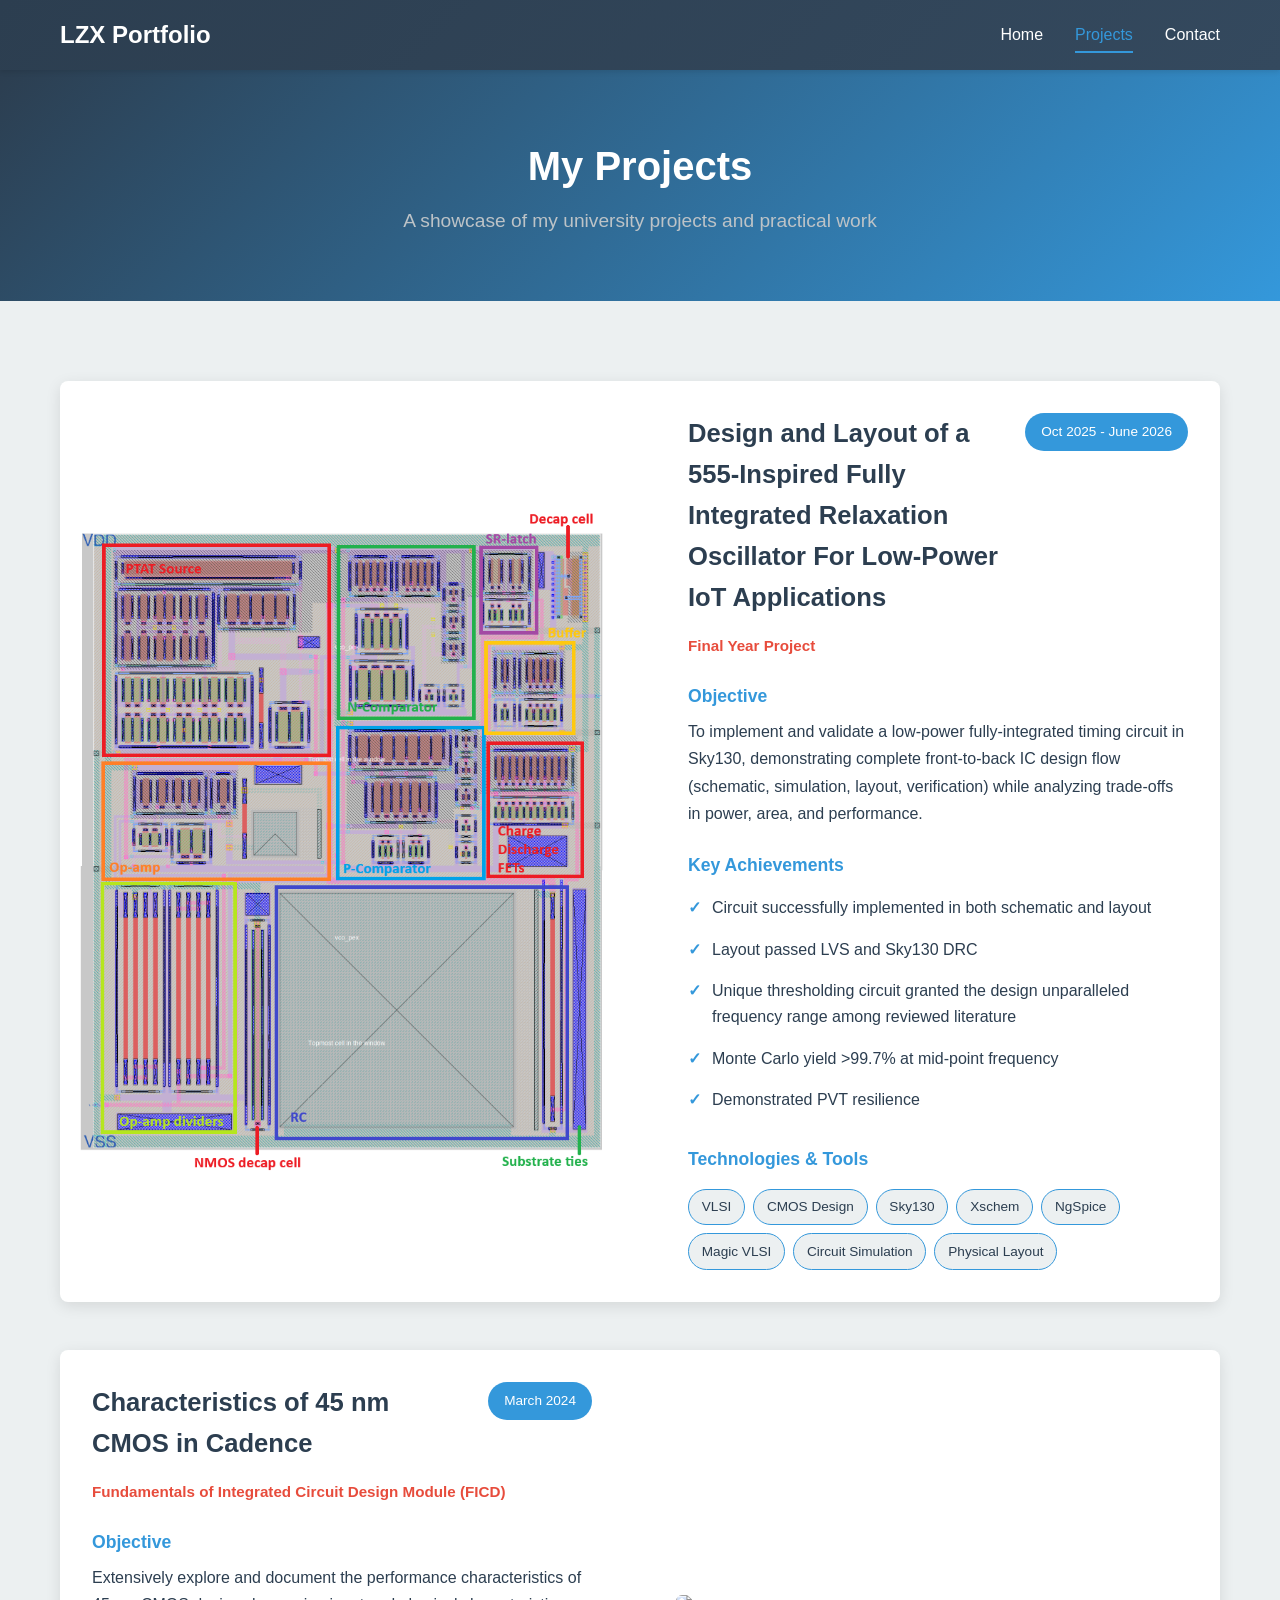
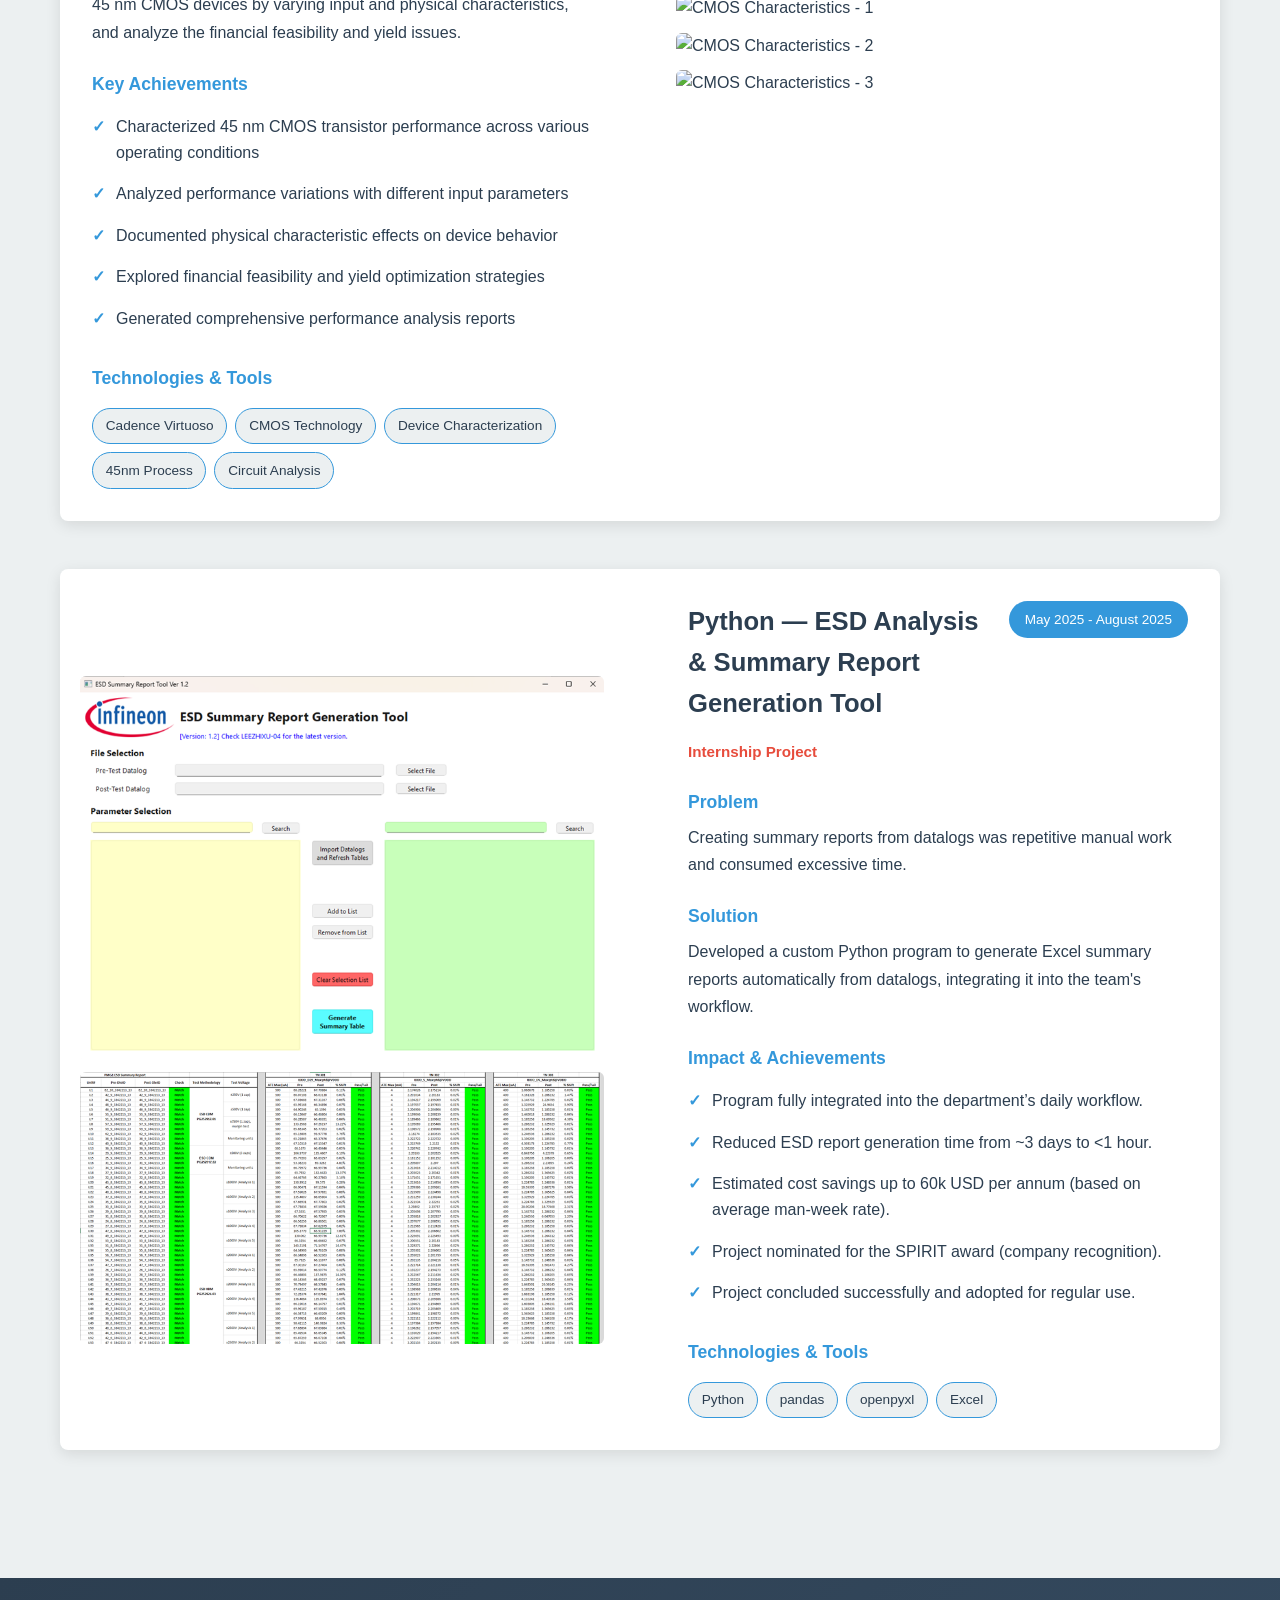
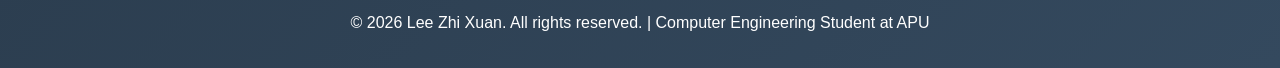
==== projects.html @ 865a2d7c "Add files via upload" ====
<!DOCTYPE html>
<html lang="en">
<head>
    <meta charset="UTF-8">
    <meta name="viewport" content="width=device-width, initial-scale=1.0">
    <title>Projects - Lee Zhi Xuan Portfolio</title>
    <link rel="stylesheet" href="css/style.css">
</head>
<body>
    <!-- Navigation -->
    <nav class="navbar">
        <div class="nav-container">
            <a href="index.html" class="nav-logo">LZX Portfolio</a>
            <ul class="nav-menu">
                <li class="nav-item">
                    <a href="index.html" class="nav-link">Home</a>
                </li>
                <li class="nav-item">
                    <a href="projects.html" class="nav-link active">Projects</a>
                </li>
                <li class="nav-item">
                    <a href="index.html#contact" class="nav-link">Contact</a>
                </li>
            </ul>
            <div class="hamburger">
                <span></span>
                <span></span>
                <span></span>
            </div>
        </div>
    </nav>

    <!-- Projects Hero -->
    <section class="page-hero">
        <div class="container">
            <h1>My Projects</h1>
            <p>A showcase of my university projects and practical work</p>
        </div>
    </section>

    <!-- Projects Grid -->
    <section class="projects">
        <div class="container">
            <!-- Project 1: VLSI Design -->
            <div class="project-card">
                <div class="project-image">
                    <img src="images/project-vlsi.png" alt="VLSI Design Project">
                </div>
                <div class="project-content">
                    <div class="project-header">
                        <h2>Design and Layout of a 555-Inspired Fully Integrated Relaxation Oscillator For Low-Power IoT Applications </h2>
                        <span class="project-period">Oct 2025 - June 2026</span>
                    </div>
                    <p class="project-type">Final Year Project</p>
                    <div class="project-description">
                        <h3>Objective</h3>
                        <p>To implement and validate a low-power fully-integrated timing circuit in Sky130, demonstrating complete front-to-back IC design flow (schematic, simulation, layout, verification) while analyzing trade-offs in power, area, and performance.</p>
                        
                        <h3>Key Achievements</h3>
                        <ul>
                            <li>Circuit successfully implemented in both schematic and layout</li>
                            <li>Layout passed LVS and Sky130 DRC</li>
                            <li>Unique thresholding circuit granted the design unparalleled frequency range among reviewed literature</li>
                            <li>Monte Carlo yield >99.7% at mid-point frequency</li>
                            <li>Demonstrated PVT resilience</li>
                        </ul>

                        <h3>Technologies & Tools</h3>
                        <div class="tech-tags">
                            <span class="tag">VLSI</span>
                            <span class="tag">CMOS Design</span>
                            <span class="tag">Sky130</span>
                            <span class="tag">Xschem</span>
                            <span class="tag">NgSpice</span>
                            <span class="tag">Magic VLSI</span>
                            <span class="tag">Circuit Simulation</span>
                            <span class="tag">Physical Layout</span>
                        </div>
                    </div>
                </div>
            </div>

            <!-- Project 2: CMOS Characteristics -->
            <div class="project-card">
                <div class="project-image">
                    <div class="project-gallery">
                        <img src="images/project-cmos1.png" alt="CMOS Characteristics - 1">
                        <img src="images/project-cmos2.png" alt="CMOS Characteristics - 2">
                        <img src="images/project-cmos3.png" alt="CMOS Characteristics - 3">
                    </div>
                </div>
                <div class="project-content">
                    <div class="project-header">
                        <h2>Characteristics of 45 nm CMOS in Cadence</h2>
                        <span class="project-period">March 2024</span>
                    </div>
                    <p class="project-type">Fundamentals of Integrated Circuit Design Module (FICD)</p>
                    <div class="project-description">
                        <h3>Objective</h3>
                        <p>Extensively explore and document the performance characteristics of 45 nm CMOS devices by varying input and physical characteristics, and analyze the financial feasibility and yield issues.</p>
                        
                        <h3>Key Achievements</h3>
                        <ul>
                            <li>Characterized 45 nm CMOS transistor performance across various operating conditions</li>
                            <li>Analyzed performance variations with different input parameters</li>
                            <li>Documented physical characteristic effects on device behavior</li>
                            <li>Explored financial feasibility and yield optimization strategies</li>
                            <li>Generated comprehensive performance analysis reports</li>
                        </ul>

                        <h3>Technologies & Tools</h3>
                        <div class="tech-tags">
                            <span class="tag">Cadence Virtuoso</span>
                            <span class="tag">CMOS Technology</span>
                            <span class="tag">Device Characterization</span>
                            <span class="tag">45nm Process</span>
                            <span class="tag">Circuit Analysis</span>
                        </div>
                    </div>
                </div>
            </div>

            <!-- Project: Python - ESD Analysis & Summary Report Generation Tool -->
            <div class="project-card">
                <div class="project-image">
                    <div class="project-gallery">
                        <img src="images/esd1.png" alt="ESD report - sample 1">
                        <img src="images/esd2.png" alt="ESD report - sample 2">
                    </div>
                </div>
                <div class="project-content">
                    <div class="project-header">
                        <h2>Python — ESD Analysis & Summary Report Generation Tool</h2>
                        <span class="project-period">May 2025 - August 2025</span>
                    </div>
                    <p class="project-type">Internship Project</p>
                    <div class="project-description">
                        <h3>Problem</h3>
                        <p>Creating summary reports from datalogs was repetitive manual work and consumed excessive time.</p>

                        <h3>Solution</h3>
                        <p>Developed a custom Python program to generate Excel summary reports automatically from datalogs, integrating it into the team's workflow.</p>

                        <h3>Impact & Achievements</h3>
                        <ul>
                            <li>Program fully integrated into the department’s daily workflow.</li>
                            <li>Reduced ESD report generation time from ~3 days to &lt;1 hour.</li>
                            <li>Estimated cost savings up to 60k USD per annum (based on average man-week rate).</li>
                            <li>Project nominated for the SPIRIT award (company recognition).</li>
                            <li>Project concluded successfully and adopted for regular use.</li>
                        </ul>

                        <h3>Technologies & Tools</h3>
                        <div class="tech-tags">
                            <span class="tag">Python</span>
                            <span class="tag">pandas</span>
                            <span class="tag">openpyxl</span>
                            <span class="tag">Excel</span>
                        </div>
                    </div>
                </div>
            </div>
        </div>
    </section>

    <!-- Footer -->
    <footer class="footer">
        <div class="container">
            <p>&copy; 2026 Lee Zhi Xuan. All rights reserved. | Computer Engineering Student at APU</p>
        </div>
    </footer>

    <script src="js/script.js"></script>
</body>
</html>
---- css/style.css ----
/* ============================================
   CSS Variables & Root Styles
   ============================================ */
:root {
    --primary-color: #2c3e50;
    --secondary-color: #3498db;
    --accent-color: #e74c3c;
    --light-bg: #ecf0f1;
    --white: #ffffff;
    --dark-text: #2c3e50;
    --light-text: #7f8c8d;
    --border-color: #bdc3c7;
    --transition: all 0.3s ease;
}

/* ============================================
   Base Styles
   ============================================ */
* {
    margin: 0;
    padding: 0;
    box-sizing: border-box;
}

html {
    scroll-behavior: smooth;
}

body {
    font-family: 'Segoe UI', Tahoma, Geneva, Verdana, sans-serif;
    line-height: 1.6;
    color: var(--dark-text);
    background-color: var(--white);
}

.container {
    max-width: 1200px;
    margin: 0 auto;
    padding: 0 20px;
}

/* ============================================
   Navigation
   ============================================ */
.navbar {
    background: linear-gradient(135deg, var(--primary-color) 0%, #34495e 100%);
    padding: 1rem 0;
    position: sticky;
    top: 0;
    z-index: 1000;
    box-shadow: 0 2px 5px rgba(0, 0, 0, 0.1);
}

.nav-container {
    max-width: 1200px;
    margin: 0 auto;
    padding: 0 20px;
    display: flex;
    justify-content: space-between;
    align-items: center;
}

.nav-logo {
    font-size: 1.5rem;
    font-weight: bold;
    color: var(--white);
    text-decoration: none;
    transition: var(--transition);
}

.nav-logo:hover {
    color: var(--secondary-color);
}

.nav-menu {
    display: flex;
    list-style: none;
    gap: 2rem;
}

.nav-link {
    color: var(--white);
    text-decoration: none;
    transition: var(--transition);
    padding: 0.5rem 0;
    border-bottom: 2px solid transparent;
}

.nav-link:hover,
.nav-link.active {
    color: var(--secondary-color);
    border-bottom-color: var(--secondary-color);
}

.hamburger {
    display: none;
    flex-direction: column;
    cursor: pointer;
}

.hamburger span {
    width: 25px;
    height: 3px;
    background: var(--white);
    margin: 5px 0;
    transition: var(--transition);
}

/* ============================================
   Hero Section
   ============================================ */
.hero {
    background: linear-gradient(135deg, var(--primary-color) 0%, var(--secondary-color) 100%);
    color: var(--white);
    padding: 6rem 2rem;
    text-align: center;
    min-height: 80vh;
    display: flex;
    align-items: center;
    justify-content: center;
}

.hero-content {
    max-width: 600px;
}

.profile-image {
    margin-bottom: 2rem;
}

.profile-image img {
    width: 200px;
    height: 200px;
    border-radius: 50%;
    border: 5px solid var(--white);
    object-fit: cover;
    box-shadow: 0 10px 30px rgba(0, 0, 0, 0.3);
    transition: var(--transition);
}

.profile-image img:hover {
    transform: scale(1.05);
}

.hero h1 {
    font-size: 3.5rem;
    margin-bottom: 1rem;
    font-weight: bold;
}

.tagline {
    font-size: 1.5rem;
    margin-bottom: 0.5rem;
    color: #ecf0f1;
}

.subtitle {
    font-size: 1.1rem;
    margin-bottom: 2rem;
    color: #bdc3c7;
}

.cta-buttons {
    display: flex;
    gap: 1rem;
    justify-content: center;
    flex-wrap: wrap;
}

/* ============================================
   Buttons
   ============================================ */
.btn {
    padding: 0.75rem 2rem;
    border: none;
    border-radius: 5px;
    font-size: 1rem;
    cursor: pointer;
    text-decoration: none;
    transition: var(--transition);
    display: inline-block;
    font-weight: 500;
}

.btn-primary {
    background-color: var(--secondary-color);
    color: var(--white);
}

.btn-primary:hover {
    background-color: #2980b9;
    transform: translateY(-2px);
    box-shadow: 0 5px 15px rgba(52, 152, 219, 0.4);
}

.btn-secondary {
    background-color: transparent;
    color: var(--white);
    border: 2px solid var(--white);
}

.btn-secondary:hover {
    background-color: var(--white);
    color: var(--primary-color);
    transform: translateY(-2px);
}

/* ============================================
   About Section
   ============================================ */
.about {
    padding: 5rem 2rem;
    background-color: var(--light-bg);
}

.about h2,
.skills h2,
.experience h2,
.contact h2 {
    font-size: 2.5rem;
    margin-bottom: 3rem;
    text-align: center;
    color: var(--primary-color);
    position: relative;
    padding-bottom: 1rem;
}

.about h2::after,
.skills h2::after,
.experience h2::after,
.contact h2::after {
    content: '';
    position: absolute;
    bottom: 0;
    left: 50%;
    transform: translateX(-50%);
    width: 60px;
    height: 4px;
    background: var(--secondary-color);
    border-radius: 2px;
}

.about-content {
    display: grid;
    grid-template-columns: 1fr 1fr;
    gap: 3rem;
    align-items: start;
}

.about-text p {
    margin-bottom: 1.5rem;
    font-size: 1.05rem;
    line-height: 1.8;
}

.info-group {
    background: var(--white);
    padding: 2rem;
    border-radius: 8px;
    margin-bottom: 2rem;
    box-shadow: 0 2px 8px rgba(0, 0, 0, 0.1);
}

.info-group h4 {
    color: var(--secondary-color);
    margin-bottom: 1rem;
    font-size: 1.1rem;
}

.info-group ul {
    list-style: none;
}

.info-group li {
    padding: 0.5rem 0;
    color: var(--light-text);
}

.info-group strong {
    color: var(--dark-text);
}

/* ============================================
   Skills Section
   ============================================ */
.skills {
    padding: 5rem 2rem;
    background-color: var(--white);
}

.skills-grid {
    display: grid;
    grid-template-columns: repeat(auto-fit, minmax(250px, 1fr));
    gap: 2rem;
}

.skill-category {
    background: linear-gradient(135deg, var(--primary-color) 0%, #34495e 100%);
    color: var(--white);
    padding: 2rem;
    border-radius: 8px;
    box-shadow: 0 4px 15px rgba(0, 0, 0, 0.1);
    transition: var(--transition);
}

.skill-category:hover {
    transform: translateY(-5px);
    box-shadow: 0 6px 20px rgba(0, 0, 0, 0.2);
}

.skill-category h3 {
    margin-bottom: 1.5rem;
    font-size: 1.3rem;
    border-bottom: 2px solid var(--secondary-color);
    padding-bottom: 0.5rem;
}

.skill-category ul {
    list-style: none;
}

.skill-category li {
    padding: 0.5rem 0;
    position: relative;
    padding-left: 1.5rem;
}

.skill-category li::before {
    content: '▸';
    position: absolute;
    left: 0;
    color: var(--secondary-color);
    font-size: 1.2rem;
}

/* ============================================
   Experience Section
   ============================================ */
.experience {
    padding: 5rem 2rem;
    background-color: var(--light-bg);
}

.timeline {
    position: relative;
}

.timeline::before {
    content: '';
    position: absolute;
    left: 50%;
    transform: translateX(-50%);
    width: 4px;
    height: 100%;
    background: var(--secondary-color);
}

.timeline-item {
    margin-bottom: 3rem;
    position: relative;
}

.timeline-item:nth-child(odd) .timeline-content {
    margin-left: 0;
    margin-right: auto;
    padding-right: 3rem;
}

.timeline-item:nth-child(even) .timeline-content {
    margin-left: auto;
    margin-right: 0;
    padding-left: 3rem;
}

.timeline-marker {
        position: absolute;
        top: 1.6rem;
        right: 1.5rem;
        left: auto;
        transform: none;
        z-index: 1;
    }

    .timeline-date {
        display: inline-flex;
        align-items: center;
        justify-content: center;
        padding: 0.65rem 1rem;
        background: var(--secondary-color);
        border-radius: 999px;
        color: var(--white);
        font-size: 0.9rem;
        font-weight: 700;
        white-space: nowrap;
        box-shadow: 0 4px 12px rgba(0, 0, 0, 0.12);
    }

.timeline-content {
    position: relative;
    background: var(--white);
    padding: 2rem 3rem 2rem 2rem;
    border-radius: 8px;
    box-shadow: 0 2px 8px rgba(0, 0, 0, 0.1);
}

.timeline-content h3 {
    color: var(--secondary-color);
    margin-bottom: 0.5rem;
    font-size: 1.3rem;
}

.timeline-content .company {
    color: var(--light-text);
    font-size: 0.95rem;
    margin-bottom: 1rem;
}

    .experience-header {
        display: flex;
        align-items: center;
        gap: 1rem;
        margin-bottom: 1rem;
    }

    .company-logo {
        width: 110px;
        max-width: 110px;
        min-width: 110px;
        height: auto;
        max-height: 96px;
        border-radius: 14px;
        background: var(--white);
        border: none;
        display: flex;
        align-items: center;
        justify-content: center;
        color: var(--secondary-color);
        font-size: 0.75rem;
        text-align: center;
        padding: 0.6rem;
        box-shadow: 0 2px 6px rgba(0, 0, 0, 0.08);
    }

    .company-logo img {
        width: 100%;
        height: auto;
        max-height: 80px;
        object-fit: contain;
        display: block;
    }

    .experience-meta {
        min-width: 0;
    }

    .timeline-content ul {
        list-style: none;
        padding-left: 1.5rem;
    }

    .timeline-content li {
        margin-bottom: 0.5rem;
        padding-left: 1rem;
        position: relative;
    }

    .timeline-content li::before {
        content: '▸';
        position: absolute;
        left: 0;
        color: var(--secondary-color);
    }

/* ============================================
   Projects Section
   ============================================ */
.page-hero {
    background: linear-gradient(135deg, var(--primary-color) 0%, var(--secondary-color) 100%);
    color: var(--white);
    padding: 4rem 2rem;
    text-align: center;
}

.page-hero h1 {
    font-size: 2.5rem;
    margin-bottom: 0.5rem;
}

.page-hero p {
    font-size: 1.2rem;
    color: #bdc3c7;
}

.projects {
    padding: 5rem 2rem;
    background-color: var(--light-bg);
}

.project-card {
    background: var(--white);
    border-radius: 8px;
    overflow: hidden;
    box-shadow: 0 4px 15px rgba(0, 0, 0, 0.1);
    margin-bottom: 3rem;
    transition: var(--transition);
    display: grid;
    grid-template-columns: 1fr 1fr;
    gap: 2rem;
    align-items: center;
}

.project-card:hover {
    box-shadow: 0 6px 25px rgba(0, 0, 0, 0.15);
}

.project-card:nth-child(even) {
    direction: rtl;
}

.project-card:nth-child(even) > * {
    direction: ltr;
}

.project-card.template {
    opacity: 0.6;
    border: 2px dashed var(--border-color);
}

.project-image {
    overflow: hidden;
    min-height: 320px;
    display: flex;
    justify-content: center;
    align-items: flex-start;
    background: var(--white);
    padding: 1.25rem;
}

.project-image img {
    max-width: 100%;
    object-fit: contain;
    margin: 0 0.5rem;
    display: block;
}

.project-content {
    padding: 2rem;
}

.project-header {
    display: flex;
    justify-content: space-between;
    align-items: start;
    gap: 1rem;
    margin-bottom: 1rem;
}

.project-header h2 {
    font-size: 1.6rem;
    color: var(--primary-color);
    margin: 0;
}

.project-period {
    background: var(--secondary-color);
    color: var(--white);
    padding: 0.5rem 1rem;
    border-radius: 20px;
    font-size: 0.85rem;
    white-space: nowrap;
}

.project-type {
    color: var(--accent-color);
    font-weight: bold;
    margin-bottom: 1.5rem;
    font-size: 0.95rem;
}

.project-description h3 {
    color: var(--secondary-color);
    margin-top: 1.5rem;
    margin-bottom: 0.5rem;
    font-size: 1.1rem;
}

.project-description h3:first-child {
    margin-top: 0;
}

.project-description p {
    margin-bottom: 1rem;
    line-height: 1.7;
}

.project-description ul {
    list-style: none;
    padding-left: 0;
    margin-bottom: 1rem;
}

.project-description li {
    padding: 0.5rem 0 0.5rem 1.5rem;
    position: relative;
}

.project-description li::before {
    content: '✓';
    position: absolute;
    left: 0;
    color: var(--secondary-color);
    font-weight: bold;
}

.tech-tags {
    display: flex;
    flex-wrap: wrap;
    gap: 0.5rem;
    margin-top: 1rem;
}

.tag {
    background: var(--light-bg);
    color: var(--primary-color);
    padding: 0.4rem 0.8rem;
    border-radius: 20px;
    font-size: 0.85rem;
    border: 1px solid var(--secondary-color);
    transition: var(--transition);
}

.tag:hover {
    background: var(--secondary-color);
    color: var(--white);
}

/* ============================================
   Contact Section
   ============================================ */
.contact {
    padding: 5rem 2rem;
    background-color: var(--white);
}

.contact-content {
    display: grid;
    grid-template-columns: 1fr;
    gap: 3rem;
}

.contact-info {
    display: flex;
    flex-direction: column;
    align-items: center;
    text-align: center;
}

.contact-info h3,
.contact-form h3 {
    font-size: 1.3rem;
    color: var(--primary-color);
    margin-bottom: 2rem;
}

.contact-item {
    margin-bottom: 2rem;
    max-width: 560px;
}

.social-links {
    justify-content: center;
}

.contact-item h4 {
    color: var(--secondary-color);
    margin-bottom: 0.5rem;
}

.contact-item p {
    color: var(--light-text);
}

.contact-item a {
    color: var(--secondary-color);
    text-decoration: none;
    transition: var(--transition);
}

.contact-item a:hover {
    text-decoration: underline;
}

.social-links {
    display: flex;
    gap: 1rem;
    margin-top: 2rem;
}

.social-link {
    display: inline-block;
    background: var(--secondary-color);
    color: var(--white);
    padding: 0.75rem 1.5rem;
    border-radius: 5px;
    text-decoration: none;
    transition: var(--transition);
}

.social-link:hover {
    background: #2980b9;
    transform: translateY(-2px);
}

.form-group {
    margin-bottom: 1.5rem;
}

.form-group input,
.form-group textarea {
    width: 100%;
    padding: 0.75rem;
    border: 1px solid var(--border-color);
    border-radius: 5px;
    font-family: inherit;
    font-size: 1rem;
    transition: var(--transition);
}

.form-group input:focus,
.form-group textarea:focus {
    outline: none;
    border-color: var(--secondary-color);
    box-shadow: 0 0 0 3px rgba(52, 152, 219, 0.1);
}

.form-note {
    font-size: 0.85rem;
    color: var(--light-text);
    margin-top: 1rem;
}

/* ============================================
   Footer
   ============================================ */
.footer {
    background: linear-gradient(135deg, var(--primary-color) 0%, #34495e 100%);
    color: var(--white);
    text-align: center;
    padding: 2rem;
}

/* ============================================
   Responsive Design
   ============================================ */
@media (max-width: 768px) {
    .nav-menu {
        display: none;
    }

    .hamburger {
        display: flex;
    }

    .hero h1 {
        font-size: 2rem;
    }

    .tagline {
        font-size: 1.2rem;
    }

    .subtitle {
        font-size: 0.95rem;
    }

    .hero {
        padding: 3rem 1rem;
        min-height: auto;
    }

    .profile-image img {
        width: 150px;
        height: 150px;
    }

    .cta-buttons {
        flex-direction: column;
    }

    .btn {
        width: 100%;
    }

    .about-content {
        grid-template-columns: 1fr;
    }

    .about h2,
    .skills h2,
    .experience h2,
    .contact h2 {
        font-size: 1.8rem;
    }

    .skills-grid {
        grid-template-columns: 1fr;
    }

    .timeline::before {
        left: 0;
    }

    .timeline-item:nth-child(odd) .timeline-content,
    .timeline-item:nth-child(even) .timeline-content {
        margin-left: 60px;
        margin-right: 0;
        padding-left: 1.5rem;
        padding-right: 1.5rem;
    }

    .timeline-marker {
        left: 0;
        transform: translateX(-15px);
    }

    .project-card {
        grid-template-columns: 1fr;
    }

    .project-card:nth-child(even) {
        direction: ltr;
    }

    .project-header {
        flex-direction: column;
    }

    .project-period {
        align-self: flex-start;
    }

    .contact-content {
        grid-template-columns: 1fr;
    }

    .page-hero h1 {
        font-size: 1.8rem;
    }

    .page-hero p {
        font-size: 1rem;
    }
}

@media (max-width: 480px) {
    .nav-container {
        padding: 0 10px;
    }

    .nav-logo {
        font-size: 1.2rem;
    }

    .container {
        padding: 0 10px;
    }

    .hero h1 {
        font-size: 1.5rem;
    }

    .about h2,
    .skills h2,
    .experience h2,
    .contact h2 {
        font-size: 1.5rem;
    }

    .skill-category {
        padding: 1.5rem;
    }

    .project-header h2 {
        font-size: 1.3rem;
    }
}

/* Project gallery: stacked images */
.project-gallery {
    display: flex;
    flex-direction: column;
    gap: 0.75rem;
    align-items: center;
    width: 100%;
}
.project-gallery img {
    width: 100%;
    height: auto;
    object-fit: contain;
    border-radius: 6px;
    background: var(--white);
}
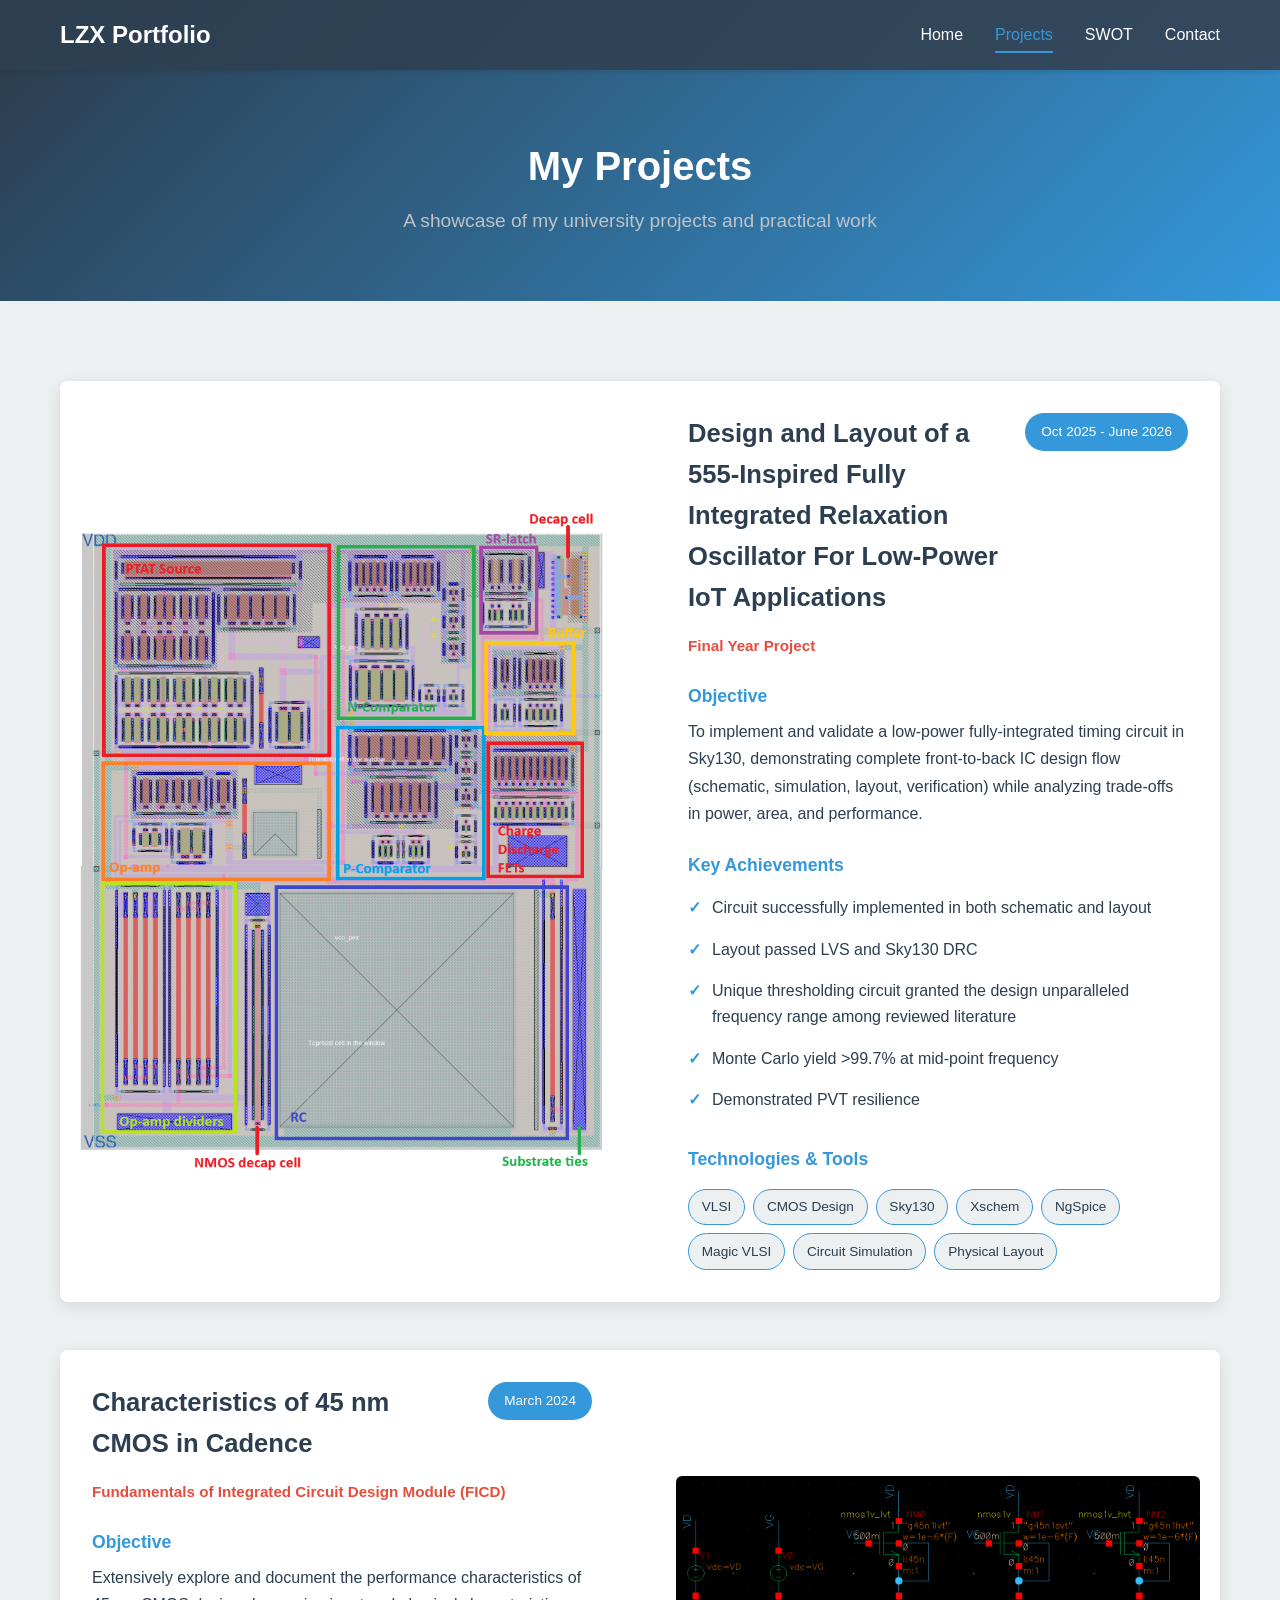
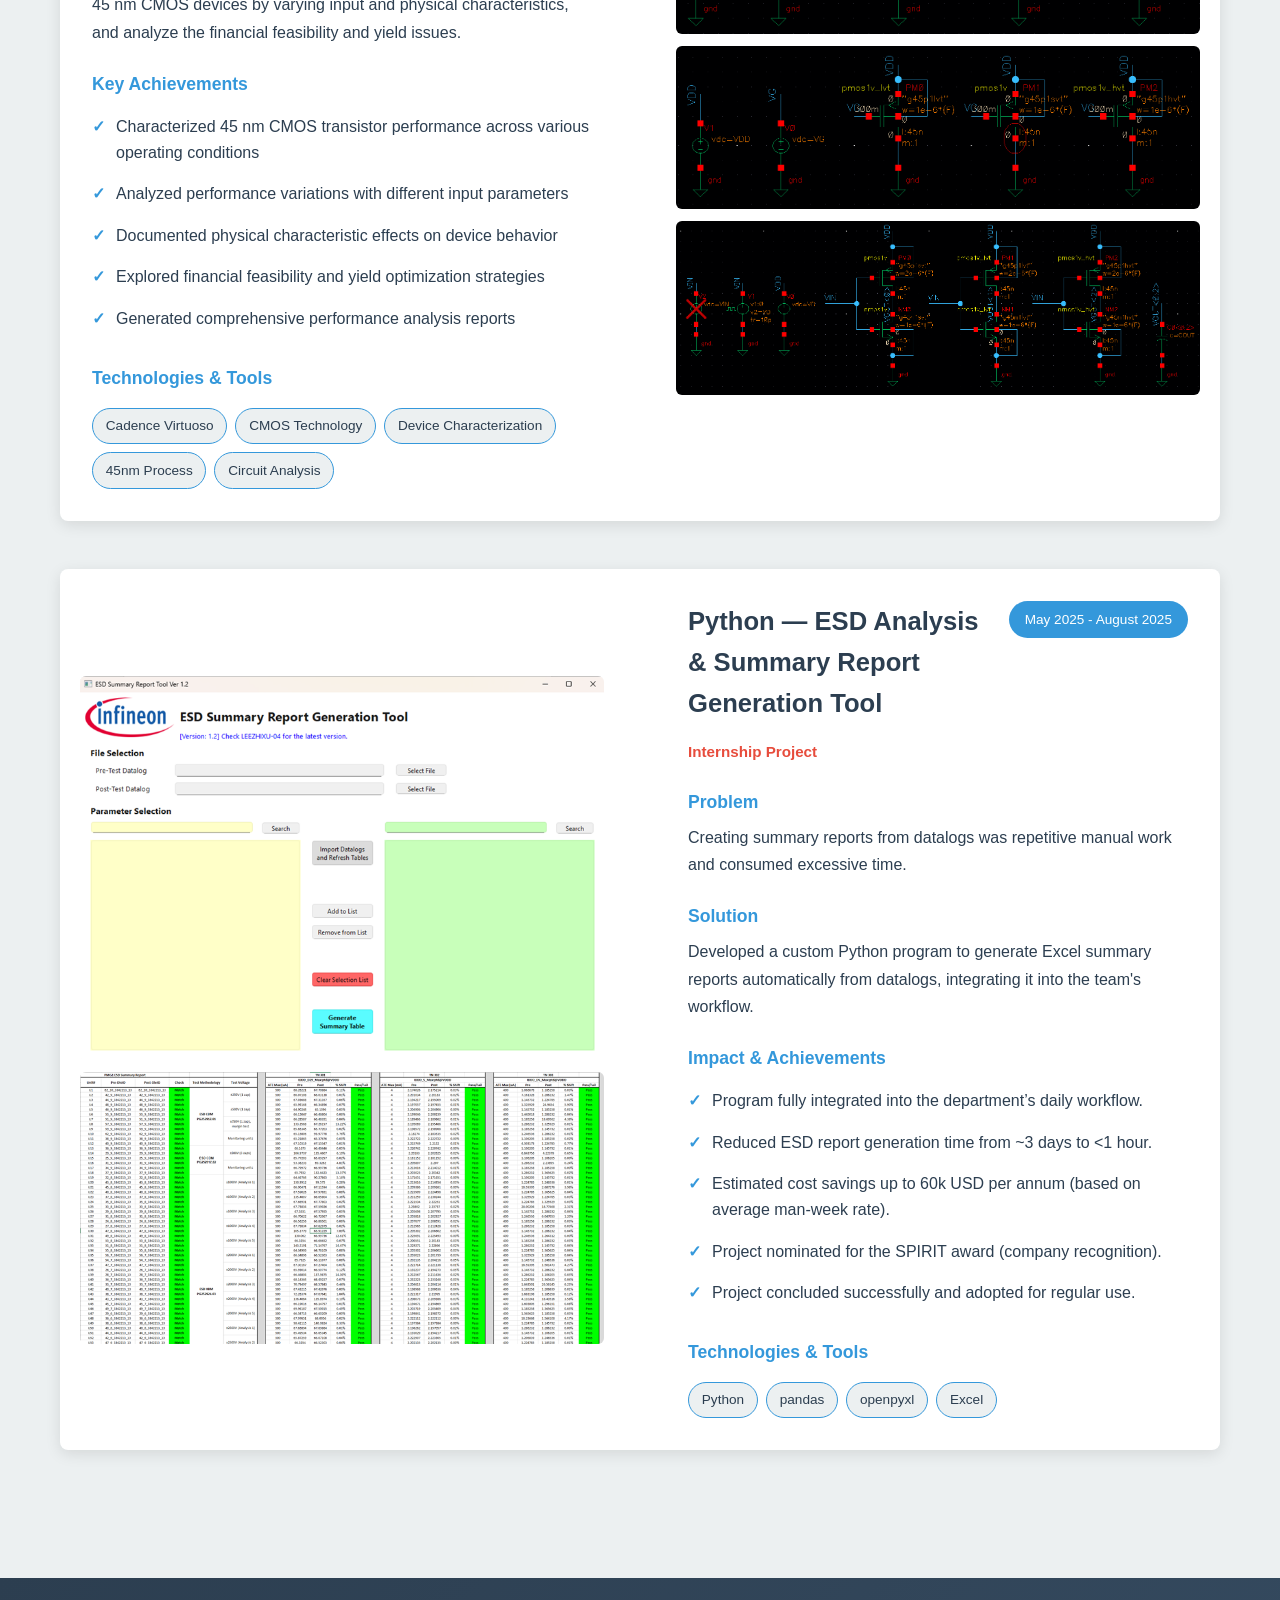
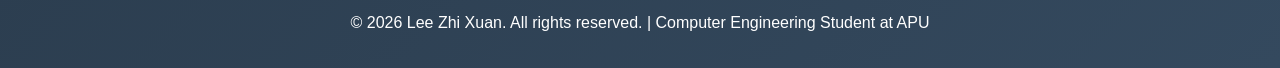
==== commit f09e3187: "Add files via upload" ====
--- a/projects.html
+++ b/projects.html
@@ -17,6 +17,9 @@
                 </li>
                 <li class="nav-item">
                     <a href="projects.html" class="nav-link active">Projects</a>
+                </li>
+                <li class="nav-item">
+                    <a href="swot.html" class="nav-link">SWOT</a>
                 </li>
                 <li class="nav-item">
                     <a href="index.html#contact" class="nav-link">Contact</a>
